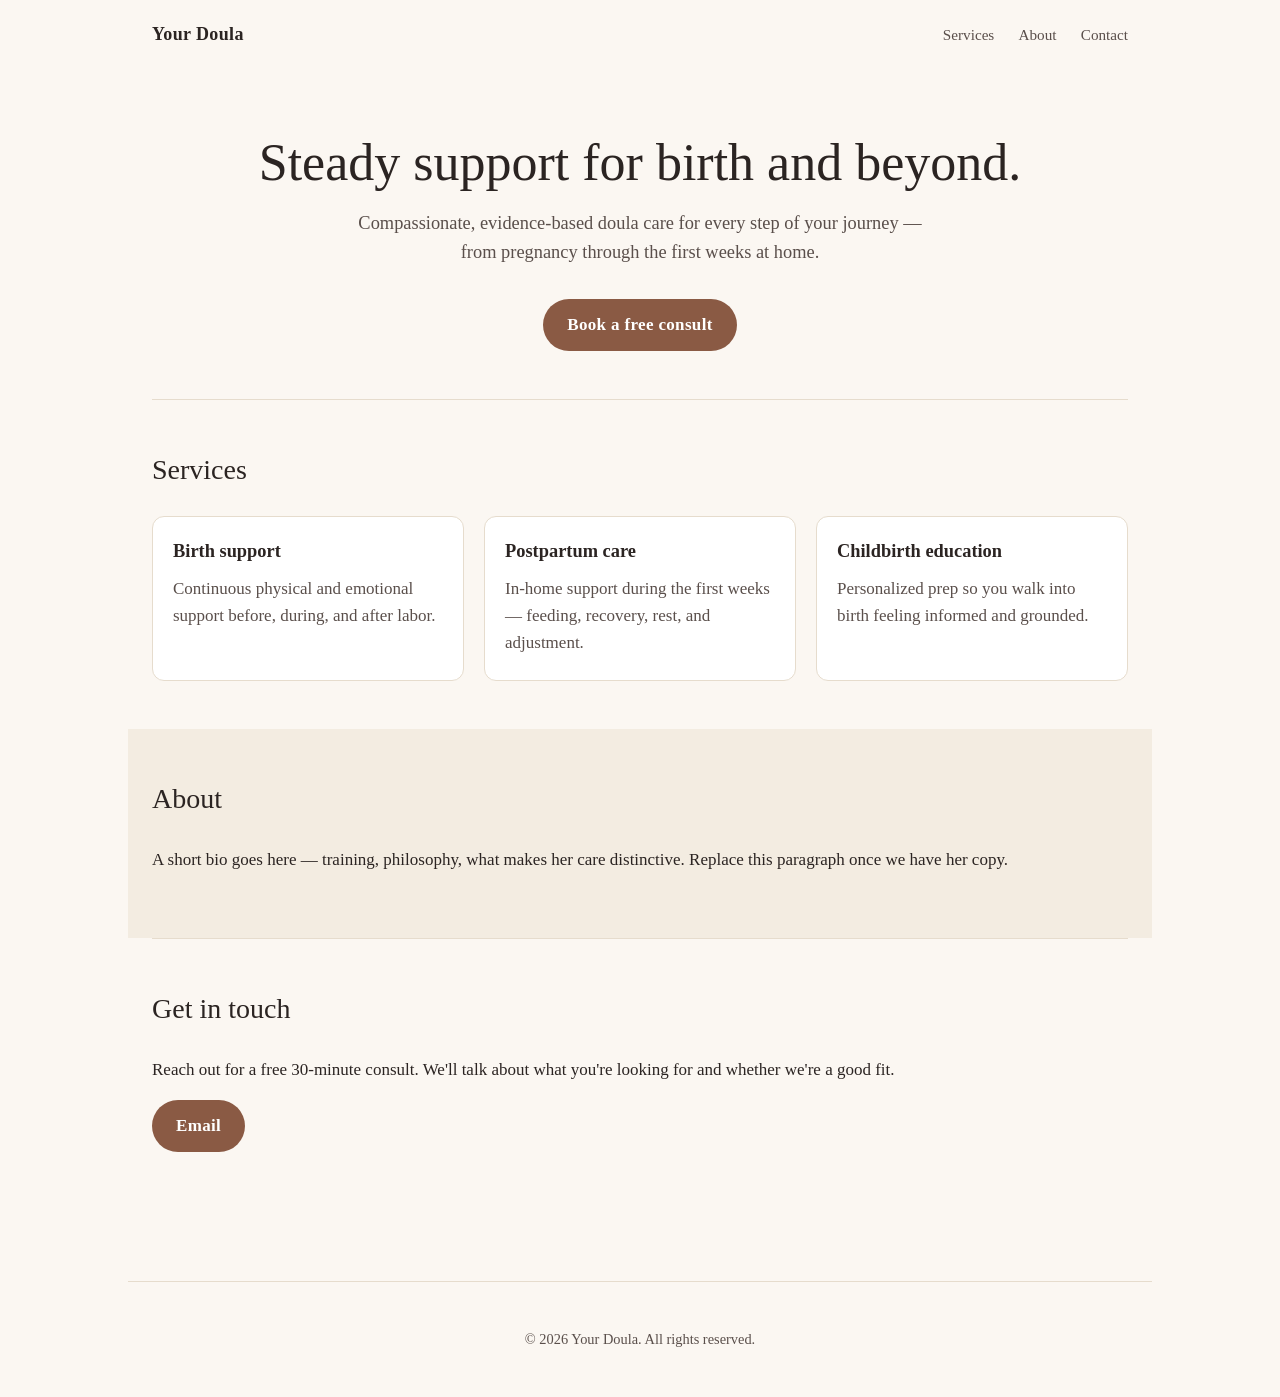
==== index.html @ ca5b432b "Initial scaffold: static landing page for sisterdoula Plain HTML + CSS placeholder site sized for Gi" ====
<!doctype html>
<html lang="en">
  <head>
    <meta charset="utf-8" />
    <meta name="viewport" content="width=device-width, initial-scale=1" />
    <title>Doula Services — Coming Soon</title>
    <meta
      name="description"
      content="Compassionate, evidence-based doula support for birth and postpartum."
    />
    <link rel="stylesheet" href="styles.css" />
  </head>
  <body>
    <header class="site-header">
      <a class="brand" href="/">Your Doula</a>
      <nav>
        <a href="#services">Services</a>
        <a href="#about">About</a>
        <a href="#contact">Contact</a>
      </nav>
    </header>

    <main>
      <section class="hero">
        <h1>Steady support for birth and beyond.</h1>
        <p class="lede">
          Compassionate, evidence-based doula care for every step of your
          journey — from pregnancy through the first weeks at home.
        </p>
        <a class="cta" href="#contact">Book a free consult</a>
      </section>

      <section id="services" class="section">
        <h2>Services</h2>
        <div class="cards">
          <article class="card">
            <h3>Birth support</h3>
            <p>
              Continuous physical and emotional support before, during, and
              after labor.
            </p>
          </article>
          <article class="card">
            <h3>Postpartum care</h3>
            <p>
              In-home support during the first weeks — feeding, recovery, rest,
              and adjustment.
            </p>
          </article>
          <article class="card">
            <h3>Childbirth education</h3>
            <p>
              Personalized prep so you walk into birth feeling informed and
              grounded.
            </p>
          </article>
        </div>
      </section>

      <section id="about" class="section section-alt">
        <h2>About</h2>
        <p>
          A short bio goes here — training, philosophy, what makes her care
          distinctive. Replace this paragraph once we have her copy.
        </p>
      </section>

      <section id="contact" class="section">
        <h2>Get in touch</h2>
        <p>
          Reach out for a free 30-minute consult. We'll talk about what you're
          looking for and whether we're a good fit.
        </p>
        <p>
          <a class="cta" href="mailto:hello@example.com">Email</a>
        </p>
      </section>
    </main>

    <footer class="site-footer">
      <p>&copy; <span id="year"></span> Your Doula. All rights reserved.</p>
    </footer>

    <script>
      document.getElementById("year").textContent = new Date().getFullYear();
    </script>
  </body>
</html>
---- styles.css ----
:root {
  --bg: #fbf7f2;
  --bg-alt: #f3ece1;
  --ink: #2b2422;
  --ink-soft: #5a4f4b;
  --accent: #8a5a44;
  --accent-soft: #c79a7a;
  --rule: #e6dccd;
  --max: 64rem;
}

* {
  box-sizing: border-box;
}

html {
  scroll-behavior: smooth;
}

body {
  margin: 0;
  font-family: Georgia, "Iowan Old Style", "Palatino Linotype", serif;
  font-size: 1.0625rem;
  line-height: 1.6;
  color: var(--ink);
  background: var(--bg);
  -webkit-font-smoothing: antialiased;
}

a {
  color: var(--accent);
  text-decoration: none;
}

a:hover {
  text-decoration: underline;
}

.site-header {
  display: flex;
  align-items: center;
  justify-content: space-between;
  padding: 1.25rem 1.5rem;
  max-width: var(--max);
  margin: 0 auto;
}

.brand {
  font-weight: 700;
  font-size: 1.125rem;
  letter-spacing: 0.02em;
  color: var(--ink);
}

.site-header nav a {
  margin-left: 1.25rem;
  color: var(--ink-soft);
  font-size: 0.95rem;
}

main {
  max-width: var(--max);
  margin: 0 auto;
  padding: 0 1.5rem;
}

.hero {
  padding: 4rem 0 3rem;
  text-align: center;
}

.hero h1 {
  font-size: clamp(2rem, 5vw, 3.25rem);
  line-height: 1.15;
  margin: 0 0 1rem;
  font-weight: 400;
}

.lede {
  font-size: 1.15rem;
  color: var(--ink-soft);
  max-width: 36rem;
  margin: 0 auto 2rem;
}

.cta {
  display: inline-block;
  background: var(--accent);
  color: #fff;
  padding: 0.75rem 1.5rem;
  border-radius: 999px;
  font-weight: 600;
  letter-spacing: 0.02em;
}

.cta:hover {
  background: var(--accent-soft);
  text-decoration: none;
}

.section {
  padding: 3rem 0;
  border-top: 1px solid var(--rule);
}

.section-alt {
  background: var(--bg-alt);
  margin: 0 -1.5rem;
  padding-left: 1.5rem;
  padding-right: 1.5rem;
  border-top: none;
}

.section h2 {
  font-size: 1.75rem;
  font-weight: 400;
  margin: 0 0 1.5rem;
}

.cards {
  display: grid;
  gap: 1.25rem;
  grid-template-columns: repeat(auto-fit, minmax(15rem, 1fr));
}

.card {
  background: #fff;
  border: 1px solid var(--rule);
  border-radius: 0.75rem;
  padding: 1.25rem 1.25rem 1.5rem;
}

.card h3 {
  margin: 0 0 0.5rem;
  font-size: 1.15rem;
  font-weight: 600;
}

.card p {
  margin: 0;
  color: var(--ink-soft);
}

.site-footer {
  max-width: var(--max);
  margin: 4rem auto 0;
  padding: 2rem 1.5rem;
  border-top: 1px solid var(--rule);
  color: var(--ink-soft);
  font-size: 0.9rem;
  text-align: center;
}

@media (max-width: 30rem) {
  .site-header {
    flex-direction: column;
    gap: 0.5rem;
  }
  .site-header nav a {
    margin: 0 0.625rem;
  }
}
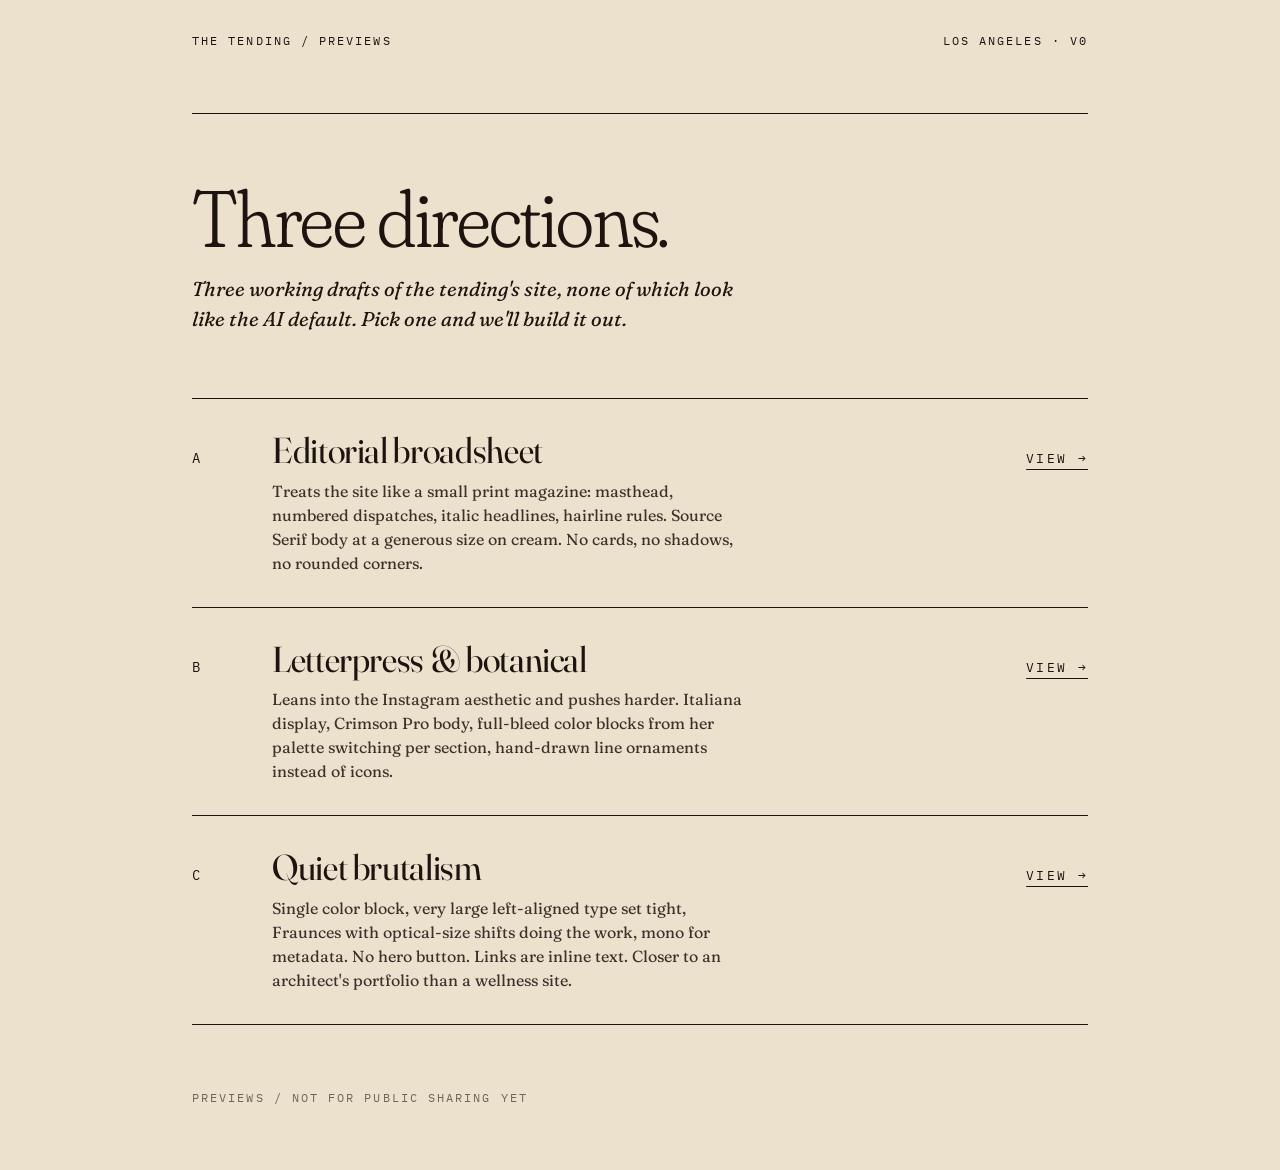
==== commit 2234641e: "Add three design previews: editorial, letterpress, brutalism Replaces the placeholder index with a p" ====
--- a/index.html
+++ b/index.html
@@ -3,86 +3,157 @@
   <head>
     <meta charset="utf-8" />
     <meta name="viewport" content="width=device-width, initial-scale=1" />
-    <title>Doula Services — Coming Soon</title>
-    <meta
-      name="description"
-      content="Compassionate, evidence-based doula support for birth and postpartum."
+    <title>the tending / design previews</title>
+    <link rel="preconnect" href="https://fonts.googleapis.com" />
+    <link rel="preconnect" href="https://fonts.gstatic.com" crossorigin />
+    <link
+      href="https://fonts.googleapis.com/css2?family=Fraunces:opsz,wght,SOFT,WONK@9..144,300..900,0..100,0..1&family=IBM+Plex+Mono:wght@400;500&display=swap"
+      rel="stylesheet"
     />
-    <link rel="stylesheet" href="styles.css" />
+    <style>
+      :root {
+        --bg: #ece1cd;
+        --ink: #1d1410;
+        --rule: #1d141033;
+      }
+      * { box-sizing: border-box; margin: 0; padding: 0; }
+      html, body { background: var(--bg); color: var(--ink); }
+      body {
+        font-family: "Fraunces", Georgia, serif;
+        font-variation-settings: "opsz" 14, "SOFT" 50;
+        font-size: 18px;
+        line-height: 1.5;
+        padding: 2rem 1.5rem 4rem;
+      }
+      .frame { max-width: 56rem; margin: 0 auto; }
+      .mono {
+        font-family: "IBM Plex Mono", ui-monospace, monospace;
+        font-size: 0.72rem;
+        letter-spacing: 0.18em;
+        text-transform: uppercase;
+      }
+      header {
+        display: flex;
+        justify-content: space-between;
+        padding-bottom: 4rem;
+        border-bottom: 1px solid var(--ink);
+      }
+      h1 {
+        font-variation-settings: "opsz" 144, "SOFT" 100, "WONK" 1;
+        font-weight: 300;
+        font-size: clamp(2.5rem, 7vw, 5rem);
+        line-height: 1;
+        letter-spacing: -0.02em;
+        margin: 4rem 0 1rem;
+      }
+      .lede {
+        font-style: italic;
+        font-size: 1.25rem;
+        max-width: 36rem;
+        margin-bottom: 4rem;
+      }
+      ol.options { list-style: none; }
+      ol.options > li {
+        border-top: 1px solid var(--ink);
+        padding: 2rem 0;
+        display: grid;
+        grid-template-columns: 4ch 1fr auto;
+        gap: 2rem;
+        align-items: baseline;
+      }
+      ol.options > li:last-child { border-bottom: 1px solid var(--ink); }
+      ol.options .num { font-family: "IBM Plex Mono", monospace; font-size: 0.85rem; }
+      ol.options h2 {
+        font-variation-settings: "opsz" 144, "WONK" 1;
+        font-weight: 400;
+        font-size: clamp(1.5rem, 3.5vw, 2.25rem);
+        line-height: 1.1;
+        letter-spacing: -0.01em;
+      }
+      ol.options p {
+        margin-top: 0.5rem;
+        font-size: 1rem;
+        max-width: 48ch;
+        opacity: 0.85;
+      }
+      ol.options a.view {
+        font-family: "IBM Plex Mono", monospace;
+        font-size: 0.8rem;
+        letter-spacing: 0.18em;
+        text-transform: uppercase;
+        color: var(--ink);
+        text-decoration: underline;
+        text-underline-offset: 6px;
+        white-space: nowrap;
+      }
+      footer {
+        margin-top: 4rem;
+        font-size: 0.875rem;
+        opacity: 0.6;
+      }
+      @media (max-width: 600px) {
+        ol.options > li { grid-template-columns: 1fr; gap: 0.75rem; }
+      }
+    </style>
   </head>
   <body>
-    <header class="site-header">
-      <a class="brand" href="/">Your Doula</a>
-      <nav>
-        <a href="#services">Services</a>
-        <a href="#about">About</a>
-        <a href="#contact">Contact</a>
-      </nav>
-    </header>
+    <div class="frame">
+      <header class="mono">
+        <span>the tending / previews</span>
+        <span>los angeles · v0</span>
+      </header>
 
-    <main>
-      <section class="hero">
-        <h1>Steady support for birth and beyond.</h1>
-        <p class="lede">
-          Compassionate, evidence-based doula care for every step of your
-          journey — from pregnancy through the first weeks at home.
-        </p>
-        <a class="cta" href="#contact">Book a free consult</a>
-      </section>
+      <h1>Three directions.</h1>
+      <p class="lede">
+        Three working drafts of <em>the tending</em>'s site, none of which look
+        like the AI default. Pick one and we'll build it out.
+      </p>
 
-      <section id="services" class="section">
-        <h2>Services</h2>
-        <div class="cards">
-          <article class="card">
-            <h3>Birth support</h3>
+      <ol class="options">
+        <li>
+          <span class="num">A</span>
+          <div>
+            <h2>Editorial broadsheet</h2>
             <p>
-              Continuous physical and emotional support before, during, and
-              after labor.
+              Treats the site like a small print magazine: masthead, numbered
+              dispatches, italic headlines, hairline rules. Source Serif body
+              at a generous size on cream. No cards, no shadows, no rounded
+              corners.
             </p>
-          </article>
-          <article class="card">
-            <h3>Postpartum care</h3>
+          </div>
+          <a class="view" href="a/">view →</a>
+        </li>
+        <li>
+          <span class="num">B</span>
+          <div>
+            <h2>Letterpress &amp; botanical</h2>
             <p>
-              In-home support during the first weeks — feeding, recovery, rest,
-              and adjustment.
+              Leans into the Instagram aesthetic and pushes harder. Italiana
+              display, Crimson Pro body, full-bleed color blocks from her
+              palette switching per section, hand-drawn line ornaments instead
+              of icons.
             </p>
-          </article>
-          <article class="card">
-            <h3>Childbirth education</h3>
+          </div>
+          <a class="view" href="b/">view →</a>
+        </li>
+        <li>
+          <span class="num">C</span>
+          <div>
+            <h2>Quiet brutalism</h2>
             <p>
-              Personalized prep so you walk into birth feeling informed and
-              grounded.
+              Single color block, very large left-aligned type set tight,
+              Fraunces with optical-size shifts doing the work, mono for
+              metadata. No hero button. Links are inline text. Closer to an
+              architect's portfolio than a wellness site.
             </p>
-          </article>
-        </div>
-      </section>
+          </div>
+          <a class="view" href="c/">view →</a>
+        </li>
+      </ol>
 
-      <section id="about" class="section section-alt">
-        <h2>About</h2>
-        <p>
-          A short bio goes here — training, philosophy, what makes her care
-          distinctive. Replace this paragraph once we have her copy.
-        </p>
-      </section>
-
-      <section id="contact" class="section">
-        <h2>Get in touch</h2>
-        <p>
-          Reach out for a free 30-minute consult. We'll talk about what you're
-          looking for and whether we're a good fit.
-        </p>
-        <p>
-          <a class="cta" href="mailto:hello@example.com">Email</a>
-        </p>
-      </section>
-    </main>
-
-    <footer class="site-footer">
-      <p>&copy; <span id="year"></span> Your Doula. All rights reserved.</p>
-    </footer>
-
-    <script>
-      document.getElementById("year").textContent = new Date().getFullYear();
-    </script>
+      <footer class="mono">
+        previews / not for public sharing yet
+      </footer>
+    </div>
   </body>
 </html>
